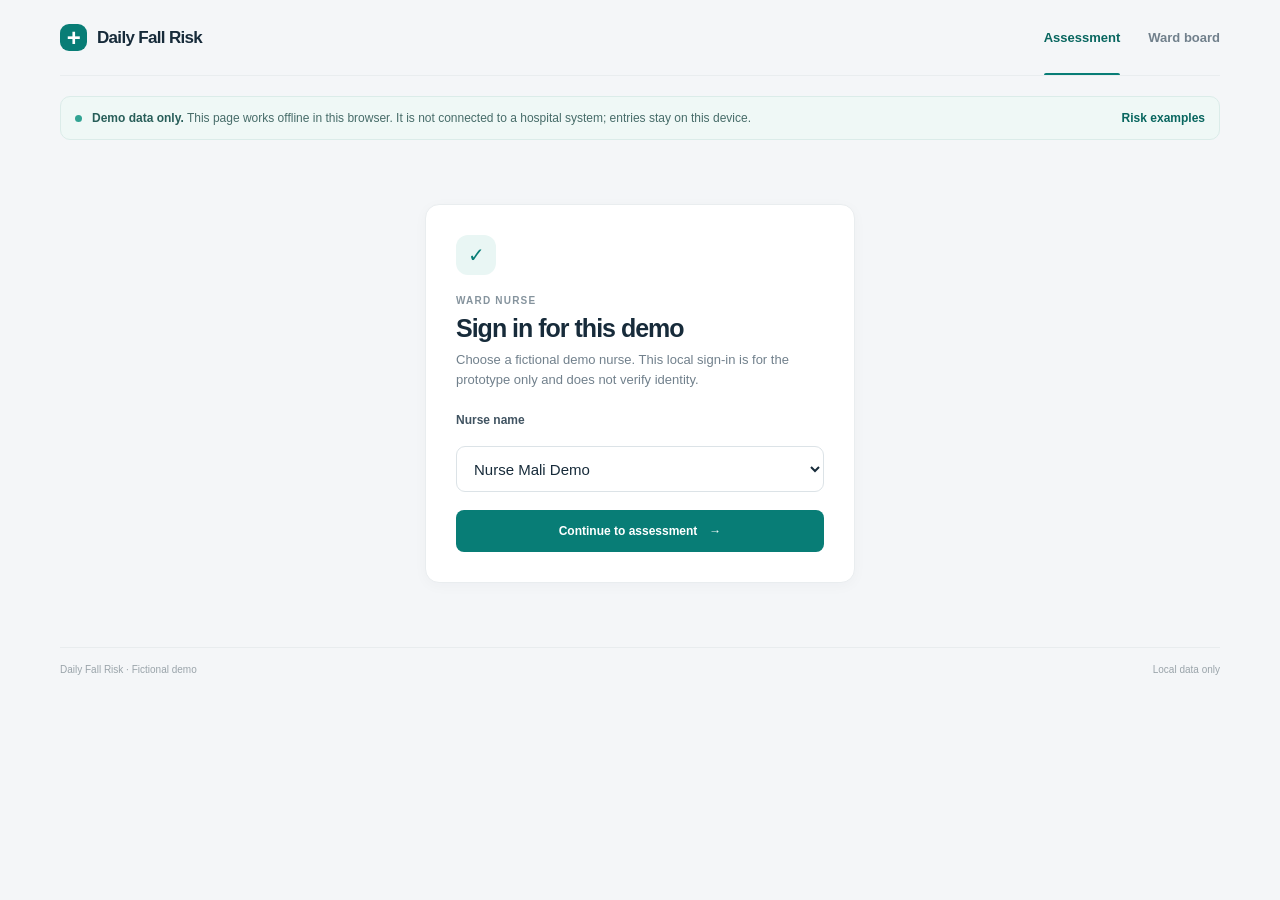
==== index.html @ 388e8d30 "nurse app built" ====
<!doctype html>
<html lang="en">
<head>
  <meta charset="utf-8">
  <meta name="viewport" content="width=device-width, initial-scale=1">
  <meta name="theme-color" content="#f4f6f8">
  <title>Daily Fall-Risk Assessment</title>
  <link rel="stylesheet" href="styles.css">
  <script src="calc.js" defer></script>
  <script src="app.js" defer></script>
</head>
<body>
  <main class="page-shell">
    <header class="topbar">
      <a class="brand" href="index.html"><span class="brand-mark" aria-hidden="true">+</span><span>Daily Fall Risk</span></a>
      <nav class="top-links" aria-label="Main navigation">
        <a class="nav-link active" href="index.html" aria-current="page">Assessment</a>
        <a class="nav-link" href="board.html">Ward board</a>
      </nav>
    </header>

    <div class="demo-banner" role="note"><span class="demo-dot" aria-hidden="true"></span><span><strong>Demo data only.</strong> This page works offline in this browser. It is not connected to a hospital system; entries stay on this device.</span><a href="tests.html">Risk examples</a></div>

    <section id="login-panel" class="login-panel panel" hidden>
      <div class="login-icon" aria-hidden="true">✓</div>
      <p class="eyebrow">Ward nurse</p>
      <h1>Sign in for this demo</h1>
      <p class="lede">Choose a fictional demo nurse. This local sign-in is for the prototype only and does not verify identity.</p>
      <form id="login-form" class="login-form">
        <label class="field-label" for="nurse-name">Nurse name</label>
        <select id="nurse-name" required>
          <option value="Nurse Mali Demo">Nurse Mali Demo</option>
          <option value="Nurse Arun Sample">Nurse Arun Sample</option>
          <option value="Nurse Ploy Fiction">Nurse Ploy Fiction</option>
        </select>
        <button class="button button-primary button-wide" type="submit">Continue to assessment <span aria-hidden="true">→</span></button>
      </form>
    </section>

    <div id="assessment-view" hidden>
      <section class="page-heading assessment-heading">
        <div>
          <p class="eyebrow">Demo Ward · Daily round</p>
          <h1>Fall-risk assessment</h1>
          <p class="lede">Complete one patient's assessment at a time.</p>
        </div>
        <div class="signed-in"><span class="online-indicator" aria-hidden="true"></span><span id="signed-in-name"></span><button id="sign-out" class="text-button" type="button">Sign out</button></div>
      </section>

      <form id="assessment-form" novalidate>
        <section class="panel patient-panel">
          <div class="section-title-row"><div><p class="eyebrow">01 · Patient</p><h2>Confirm patient</h2></div><span class="step-count">One patient per form</span></div>
          <label class="field-label" for="patient-select">Choose from today's ward list</label>
          <select id="patient-select" required>
            <option value="">Select a patient</option>
          </select>
          <div id="patient-details" class="patient-details" hidden>
            <div class="patient-avatar" aria-hidden="true" id="patient-initials"></div>
            <div class="patient-main"><strong id="patient-full-name"></strong><span id="patient-bed"></span></div>
            <div class="patient-hn"><span>Hospital number</span><strong id="patient-hn"></strong></div>
            <div class="patient-ward"><span>Ward · Date</span><strong>Demo Ward · <span id="assessment-date"></span></strong></div>
          </div>
          <p id="patient-error" class="field-error" hidden>Select a patient before continuing.</p>
          <div id="history-wrap" class="history-wrap" hidden>
            <div class="history-title"><span>Today's saved assessments</span><span id="history-count"></span></div>
            <ul id="history-list" class="history-list"></ul>
          </div>
        </section>

        <section class="panel factor-panel">
          <div class="section-title-row"><div><p class="eyebrow">02 · Risk factors</p><h2>Tick all that apply</h2></div><span class="optional-tag">Select all that apply</span></div>
          <fieldset class="factor-list">
            <legend class="visually-hidden">Fall-risk factors</legend>
            <label class="check-row"><input type="checkbox" name="risk" value="R1"><span class="check-box" aria-hidden="true"></span><span class="factor-code">R1</span><span class="factor-text">Over 65 and has fallen before</span></label>
            <label class="check-row"><input type="checkbox" name="risk" value="R2"><span class="check-box" aria-hidden="true"></span><span class="factor-code">R2</span><span class="factor-text">Confused, or awareness has changed</span></label>
            <label class="check-row"><input type="checkbox" name="risk" value="R3"><span class="check-box" aria-hidden="true"></span><span class="factor-code">R3</span><span class="factor-text">Problem with balance or walking</span></label>
            <label class="check-row"><input type="checkbox" name="risk" value="R4"><span class="check-box" aria-hidden="true"></span><span class="factor-code">R4</span><span class="factor-text">Poor eyesight</span></label>
            <label class="check-row"><input type="checkbox" name="risk" value="R5"><span class="check-box" aria-hidden="true"></span><span class="factor-code">R5</span><span class="factor-text">Medicines that raise fall risk</span></label>
            <label class="check-row"><input type="checkbox" name="risk" value="R6"><span class="check-box" aria-hidden="true"></span><span class="factor-code">R6</span><span class="factor-text">Urgent or frequent toilet needs</span></label>
            <label class="check-row"><input type="checkbox" name="risk" value="R7"><span class="check-box" aria-hidden="true"></span><span class="factor-code">R7</span><span class="factor-text">Lines or devices attached</span></label>
          </fieldset>
          <div class="risk-preview" aria-live="polite">
            <span class="preview-label">Calculated risk level</span>
            <span id="risk-badge" class="risk-badge none"><span class="risk-dot"></span><span id="risk-label">None</span></span>
            <span class="preview-rule">Highest applicable factor determines the level</span>
          </div>
        </section>

        <section class="panel care-panel">
          <div class="section-title-row"><div><p class="eyebrow">03 · Care steps</p><h2>What has been done?</h2></div></div>
          <p class="placeholder-warning"><span aria-hidden="true">ⓘ</span> Example, to be confirmed by the nurses</p>
          <fieldset class="care-list">
            <legend class="visually-hidden">Care steps completed</legend>
            <div id="care-options"></div>
          </fieldset>
        </section>

        <div class="submit-row">
          <p class="save-note"><span class="save-icon" aria-hidden="true">✓</span> Saved on this device · works offline</p>
          <button class="button button-primary submit-button" type="submit">Save assessment <span aria-hidden="true">→</span></button>
        </div>
        <p id="form-message" class="form-message" aria-live="polite"></p>
      </form>
    </div>

    <footer class="site-footer"><span>Daily Fall Risk · Fictional demo</span><span>Local data only</span></footer>
  </main>
</body>
</html>
---- styles.css ----
:root {
  color-scheme: light;
  --ink: #172b3a;
  --muted: #71808c;
  --line: #e5e9ec;
  --canvas: #f4f6f8;
  --card: #fff;
  --teal: #087d76;
  --teal-dark: #08665f;
  --teal-light: #e9f6f4;
  --red: #c6494e;
  --red-light: #fff0f0;
  --amber: #ad6c08;
  --amber-light: #fff7e8;
  --blue: #4e6e99;
  --blue-light: #edf3fa;
  font-family: 'Segoe UI', Arial, sans-serif;
  font-synthesis: none;
  text-rendering: optimizeLegibility;
}

* { box-sizing: border-box; }

body {
  margin: 0;
  min-height: 100vh;
  background: var(--canvas);
  color: var(--ink);
  font-size: 15px;
  line-height: 1.5;
}

button, select { font: inherit; }
button, a, select, input { -webkit-tap-highlight-color: transparent; }
button:focus-visible, a:focus-visible, select:focus-visible, input:focus-visible { outline: 3px solid #8fcac3; outline-offset: 2px; }
[hidden] { display: none !important; }

.page-shell { width: min(100% - 56px, 1160px); margin: 0 auto; }
.narrow-shell { width: min(100% - 40px, 820px); }
.topbar { height: 76px; display: flex; align-items: center; justify-content: space-between; border-bottom: 1px solid #e9edef; }
.brand { display: inline-flex; gap: 10px; align-items: center; color: var(--ink); font: 800 17px/1 'Segoe UI', Arial, sans-serif; letter-spacing: -.04em; text-decoration: none; }
.brand-mark { width: 27px; height: 27px; display: grid; place-items: center; border-radius: 9px; color: #fff; background: var(--teal); font: 600 24px/1 'DM Sans', sans-serif; }
.top-links { height: 100%; display: flex; gap: 28px; align-items: center; }
.nav-link { height: 100%; display: flex; align-items: center; position: relative; color: var(--muted); text-decoration: none; font-size: 13px; font-weight: 600; }
.nav-link.active { color: var(--teal-dark); }
.nav-link.active::after { content: ''; position: absolute; bottom: 0; left: 0; right: 0; height: 2px; background: var(--teal); border-radius: 2px 2px 0 0; }
.text-link { color: var(--teal-dark); font-size: 13px; font-weight: 700; text-decoration: none; }

.demo-banner { margin: 20px 0 0; min-height: 44px; display: flex; gap: 10px; align-items: center; padding: 10px 14px; border: 1px solid #dbece9; border-radius: 10px; background: #eff8f6; color: #476c69; font-size: 12px; }
.demo-banner strong { color: #285e59; }
.demo-banner a { margin-left: auto; flex: 0 0 auto; color: var(--teal-dark); font-weight: 700; text-decoration: none; }
.demo-dot { width: 7px; height: 7px; flex: 0 0 auto; border-radius: 99px; background: #31a393; }
.page-heading { margin: 36px 0 24px; }
.page-heading h1 { margin: 2px 0 5px; color: #152a39; font: 800 clamp(26px, 4vw, 34px)/1.2 'Segoe UI', Arial, sans-serif; letter-spacing: -.045em; }
.eyebrow { margin: 0 0 5px; color: #85939d; font-size: 10px; font-weight: 700; letter-spacing: .12em; text-transform: uppercase; }
.lede { margin: 0; color: var(--muted); font-size: 14px; }
.panel { background: var(--card); border: 1px solid #e9edef; border-radius: 14px; box-shadow: 0 3px 14px rgb(23 43 58 / 3%); }
.section-title-row { display: flex; justify-content: space-between; align-items: center; gap: 12px; margin-bottom: 18px; }
.section-title-row h2, .board-panel-heading h2, .history-section-heading h2 { margin: 0; font: 700 18px/1.3 'Segoe UI', Arial, sans-serif; letter-spacing: -.025em; }
.step-count, .optional-tag { color: #82909a; font-size: 11px; font-weight: 600; }
.field-label { display: block; margin: 0 0 7px; color: #405361; font-size: 12px; font-weight: 700; }
select { width: 100%; min-height: 46px; padding: 0 42px 0 13px; border: 1px solid #dce3e7; border-radius: 9px; background-color: #fff; color: var(--ink); }
select:focus { border-color: #7cbdb6; }
.patient-panel, .factor-panel, .care-panel { padding: 23px 26px; margin-bottom: 14px; }
.patient-details { display: grid; grid-template-columns: 44px 1.4fr 1fr 1fr; align-items: center; gap: 13px; margin-top: 15px; padding: 14px; border: 1px solid #e8edee; border-radius: 10px; background: #fbfcfc; }
.patient-avatar, .recent-avatar { width: 42px; height: 42px; display: grid; place-items: center; border-radius: 50%; background: #eaf3f2; color: #427975; font-weight: 700; font-size: 13px; }
.patient-main, .patient-hn, .patient-ward { display: flex; min-width: 0; flex-direction: column; }
.patient-main strong { font-size: 13px; }
.patient-main span, .patient-hn span, .patient-ward span { color: #82909a; font-size: 11px; }
.patient-hn strong, .patient-ward strong { margin-top: 2px; overflow-wrap: anywhere; font-size: 12px; font-weight: 600; }
.field-error { margin: 8px 0 0; color: #b7353b; font-size: 12px; }
.history-wrap { margin-top: 15px; padding-top: 12px; border-top: 1px solid #edf0f1; }
.history-title { display: flex; justify-content: space-between; color: #566874; font-size: 11px; font-weight: 700; }
.history-title span:last-child { color: #83909a; font-weight: 500; }
.history-list { margin: 5px 0 0; padding: 0; list-style: none; }
.history-list li { min-height: 31px; display: flex; justify-content: space-between; align-items: center; gap: 10px; color: #687983; font-size: 11px; }
.history-empty { padding: 5px 0; color: #8a969e; font-size: 11px; }

.factor-list, .care-list { margin: 0; padding: 0; border: 0; }
.check-row { min-height: 47px; display: flex; align-items: center; gap: 11px; border-bottom: 1px solid #f0f2f3; cursor: pointer; }
.check-row:last-child { border-bottom: 0; }
.check-row input, .care-row input { position: absolute; width: 1px; height: 1px; opacity: 0; }
.check-box { width: 18px; height: 18px; flex: 0 0 auto; display: grid; place-items: center; border: 1.5px solid #cad4d9; border-radius: 5px; background: #fff; transition: .15s ease; }
.check-row input:focus-visible + .check-box, .care-row input:focus-visible + .check-box { outline: 3px solid #8fcac3; outline-offset: 2px; }
.check-row input:checked + .check-box, .care-row input:checked + .check-box { border-color: var(--teal); background: var(--teal); }
.check-row input:checked + .check-box::after, .care-row input:checked + .check-box::after { content: ''; width: 8px; height: 4px; margin-top: -2px; border-left: 2px solid #fff; border-bottom: 2px solid #fff; transform: rotate(-45deg); }
.factor-code { width: 27px; color: var(--teal-dark); font-size: 11px; font-weight: 700; }
.factor-text { color: #304653; font-size: 13px; }
.risk-preview { display: flex; min-height: 56px; align-items: center; gap: 12px; margin-top: 16px; padding: 11px 13px; border: 1px solid #edf0f1; border-radius: 9px; background: #fafbfb; }
.preview-label { color: #52636e; font-size: 12px; font-weight: 700; }
.preview-rule { margin-left: auto; color: #95a0a7; font-size: 10px; }
.risk-badge { width: max-content; display: inline-flex; align-items: center; gap: 6px; padding: 4px 9px; border-radius: 99px; font-size: 11px; font-weight: 700; white-space: nowrap; }
.risk-dot { width: 6px; height: 6px; border-radius: 50%; background: currentColor; }
.risk-badge.high { background: var(--red-light); color: var(--red); }
.risk-badge.moderate { background: var(--amber-light); color: var(--amber); }
.risk-badge.low { background: var(--blue-light); color: var(--blue); }
.risk-badge.none { background: #eff2f3; color: #65737c; }
.risk-badge.pending { background: #f3f5f6; color: #798791; font-weight: 600; }
.placeholder-warning { display: flex; align-items: center; gap: 7px; margin: -5px 0 10px; color: #95651e; font-size: 11px; font-weight: 600; }
.care-row { min-height: 40px; display: flex; align-items: center; gap: 10px; color: #3d515e; font-size: 12px; cursor: pointer; }
.submit-row { display: flex; justify-content: space-between; align-items: center; gap: 16px; margin: 18px 0 4px; }
.save-note { display: flex; align-items: center; gap: 7px; margin: 0; color: #7d8a93; font-size: 11px; }
.save-icon { width: 16px; height: 16px; display: grid; place-items: center; border-radius: 50%; background: #e6f4ef; color: #27846e; font-size: 10px; font-weight: 700; }
.button { min-height: 42px; display: inline-flex; justify-content: center; align-items: center; gap: 12px; padding: 0 17px; border: 1px solid transparent; border-radius: 8px; cursor: pointer; font-size: 12px; font-weight: 700; text-decoration: none; transition: background .15s ease, transform .15s ease; }
.button:active { transform: translateY(1px); }
.button-primary { background: var(--teal); color: white; }
.button-primary:hover { background: var(--teal-dark); }
.button-secondary { border-color: #dce5e6; background: #fff; color: var(--teal-dark); }
.button-secondary:hover { background: #f5faf9; }
.submit-button { min-width: 176px; min-height: 48px; }
.form-message { min-height: 20px; margin: 9px 0 0; font-size: 12px; }
.message-success { color: #188169; }
.message-error { color: #b7353b; }
.site-footer { display: flex; justify-content: space-between; margin: 40px 0 22px; padding-top: 14px; border-top: 1px solid #e8ecee; color: #9aa4aa; font-size: 10px; }
.signed-in { display: flex; align-items: center; gap: 8px; color: #596c76; font-size: 11px; font-weight: 600; }
.online-indicator { width: 7px; height: 7px; border-radius: 50%; background: #38a078; }
.text-button { border: 0; margin-left: 5px; padding: 5px; background: none; color: var(--teal-dark); font-size: 11px; font-weight: 700; cursor: pointer; }

.login-panel { width: min(100%, 430px); margin: 64px auto; padding: 30px; }
.login-icon { width: 40px; height: 40px; display: grid; place-items: center; margin-bottom: 18px; border-radius: 12px; background: var(--teal-light); color: var(--teal); font-size: 20px; font-weight: 700; }
.login-panel h1 { margin: 0 0 7px; font: 800 25px/1.2 'Segoe UI', Arial, sans-serif; letter-spacing: -.04em; }
.login-panel .lede { margin-bottom: 22px; font-size: 13px; }
.login-form { display: grid; gap: 10px; }
.button-wide { width: 100%; margin-top: 8px; }

.board-heading { display: flex; justify-content: space-between; align-items: flex-end; margin-bottom: 24px; }
.board-date { display: flex; align-items: center; gap: 10px; padding: 9px 12px; border: 1px solid #e4e9eb; border-radius: 9px; background: #fff; }
.date-icon { color: var(--teal); font-size: 19px; }
.board-date strong, .board-date small { display: block; }
.board-date strong { font-size: 12px; }
.board-date small { color: #84919a; font-size: 10px; }
.summary-grid { display: grid; grid-template-columns: repeat(4, 1fr); gap: 13px; margin-bottom: 16px; }
.summary-card { min-height: 125px; display: flex; flex-direction: column; justify-content: center; padding: 16px 18px; border: 1px solid #e8edef; border-radius: 12px; background: #fff; }
.summary-caption { color: #7b8992; font-size: 11px; font-weight: 600; }
.summary-card > strong { margin: 3px 0 1px; color: #1b3443; font: 700 28px/1.2 'Segoe UI', Arial, sans-serif; letter-spacing: -.04em; }
.summary-foot { color: #93a0a7; font-size: 10px; }
.summary-high > strong { color: var(--red); }
.updated-value { font-size: 20px !important; }
.board-panel { overflow: hidden; }
.board-panel-heading, .history-section-heading { display: flex; justify-content: space-between; align-items: center; gap: 20px; padding: 20px 22px; }
.board-panel-heading p { margin: 3px 0 0; color: #87939b; font-size: 11px; }
.board-panel-heading .button { flex: 0 0 auto; }
.table-wrap { overflow-x: auto; }
.data-table { width: 100%; border-collapse: collapse; text-align: left; }
.data-table thead { background: #f8f9fa; }
.data-table th { padding: 10px 14px; color: #849099; font-size: 9px; font-weight: 700; letter-spacing: .06em; text-transform: uppercase; white-space: nowrap; }
.data-table td { padding: 12px 14px; border-top: 1px solid #edf0f1; color: #50626e; font-size: 11px; white-space: nowrap; }
.board-table tbody tr:hover { background: #fcfdfd; }
.board-table .bed-cell { color: #315c61; font-weight: 700; }
.patient-cell strong, .patient-cell span { display: block; }
.patient-cell strong { color: #263d4b; font-size: 11px; }
.patient-cell span { margin-top: 1px; color: #8a969d; font-size: 9px; }
.hn-cell { color: #76858e !important; font-variant-numeric: tabular-nums; }
.time-cell { font-variant-numeric: tabular-nums; }
.nurse-cell { max-width: 170px; overflow: hidden; text-overflow: ellipsis; }
.board-legend { display: flex; flex-wrap: wrap; align-items: center; gap: 17px; padding: 13px 18px; border-top: 1px solid #edf0f1; color: #77858e; font-size: 10px; }
.board-legend > span { display: inline-flex; align-items: center; gap: 6px; }
.legend-dot { width: 7px; height: 7px; border-radius: 50%; }
.assessed-dot { background: #32a082; }
.pending-dot { background: #aeb8be; }
.legend-note { margin-left: auto; color: #929da4; }
.history-panel { margin-top: 16px; }
.history-section-heading { padding-bottom: 12px; }
.history-subtitle { color: #929da4; font-size: 10px; }
.recent-history { display: grid; grid-template-columns: repeat(2, 1fr); gap: 0 20px; padding: 0 22px 15px; }
.recent-entry { min-width: 0; display: flex; align-items: center; gap: 10px; padding: 11px 0; border-top: 1px solid #f0f2f3; }
.recent-avatar { width: 34px; height: 34px; flex: 0 0 auto; font-size: 10px; }
.recent-details { min-width: 0; display: flex; flex: 1; flex-direction: column; }
.recent-details strong { overflow: hidden; color: #304652; font-size: 11px; text-overflow: ellipsis; white-space: nowrap; }
.recent-details span { overflow: hidden; color: #89959d; font-size: 9px; text-overflow: ellipsis; white-space: nowrap; }
.recent-entry .risk-badge { font-size: 9px; }
.test-table th, .test-table td { padding: 14px 16px; font-size: 12px; text-transform: none; letter-spacing: 0; }
.test-table thead th { text-transform: uppercase; letter-spacing: .06em; font-size: 9px; }
.test-table tbody th { color: #304652; font-weight: 600; text-align: left; }
.test-summary { margin: 14px 16px 16px; font-size: 12px; font-weight: 700; }
.summary-pass, .test-pass { color: #167d66; }
.summary-fail, .test-fail { color: #b7353b; }
.demo-note { margin-top: 14px; color: #86939b; font-size: 11px; }
.test-page .panel { overflow: hidden; }
.visually-hidden { position: absolute; width: 1px; height: 1px; overflow: hidden; clip: rect(0, 0, 0, 0); white-space: nowrap; clip-path: inset(50%); }

@media (max-width: 780px) {
  .page-shell { width: min(100% - 32px, 620px); }
  .topbar { height: 64px; }
  .top-links { gap: 18px; }
  .demo-banner { align-items: flex-start; flex-wrap: wrap; gap: 7px 9px; padding: 10px 11px; font-size: 11px; }
  .demo-banner a { margin-left: 16px; }
  .page-heading { margin-top: 27px; }
  .assessment-heading { display: block; }
  .signed-in { margin-top: 13px; }
  .patient-panel, .factor-panel, .care-panel { padding: 18px 16px; }
  .patient-details { grid-template-columns: 40px 1fr 1fr; gap: 10px; padding: 12px; }
  .patient-avatar { width: 38px; height: 38px; grid-row: span 2; }
  .patient-main { grid-column: 2 / 4; }
  .patient-hn { grid-column: 2; }
  .patient-ward { grid-column: 3; }
  .risk-preview { flex-wrap: wrap; gap: 8px; }
  .preview-rule { width: 100%; margin-left: 0; }
  .summary-grid { grid-template-columns: repeat(2, 1fr); gap: 9px; }
  .summary-card { min-height: 100px; padding: 12px 14px; }
  .summary-card > strong { font-size: 24px; }
  .board-heading { align-items: flex-start; gap: 14px; }
  .board-date { margin-top: 4px; }
  .board-panel-heading { align-items: flex-start; padding: 17px 15px; }
  .board-panel-heading h2 { font-size: 16px; }
  .board-panel-heading .button { min-height: 37px; padding: 0 10px; font-size: 10px; }
  .board-table { min-width: 780px; }
  .board-legend { gap: 10px 14px; padding: 12px 14px; }
  .legend-note { width: 100%; margin-left: 0; }
  .recent-history { grid-template-columns: 1fr; padding: 0 16px 12px; }
}

@media (max-width: 480px) {
  body { font-size: 14px; }
  .page-shell { width: min(100% - 24px, 440px); }
  .brand { gap: 7px; font-size: 14px; }
  .brand-mark { width: 24px; height: 24px; border-radius: 7px; }
  .top-links { gap: 12px; }
  .nav-link { font-size: 11px; }
  .demo-banner { margin-top: 13px; font-size: 10px; }
  .demo-banner a { font-size: 10px; }
  .page-heading h1 { font-size: 26px; }
  .lede { font-size: 12px; }
  .section-title-row h2 { font-size: 16px; }
  .step-count, .optional-tag { font-size: 9px; }
  .check-row { min-height: 48px; gap: 9px; }
  .factor-text { font-size: 12px; }
  .submit-row { align-items: stretch; flex-direction: column; gap: 10px; }
  .save-note { order: 2; }
  .submit-button { width: 100%; order: 1; }
  .site-footer { margin-top: 28px; font-size: 9px; }
  .board-heading { flex-direction: column; }
  .board-date { align-self: flex-start; }
  .summary-card { min-height: 91px; }
  .board-panel-heading { gap: 8px; }
  .history-section-heading { align-items: flex-start; padding: 17px 15px 12px; }
  .history-subtitle { max-width: 110px; text-align: right; }
  .login-panel { margin: 38px auto; padding: 22px; }
}
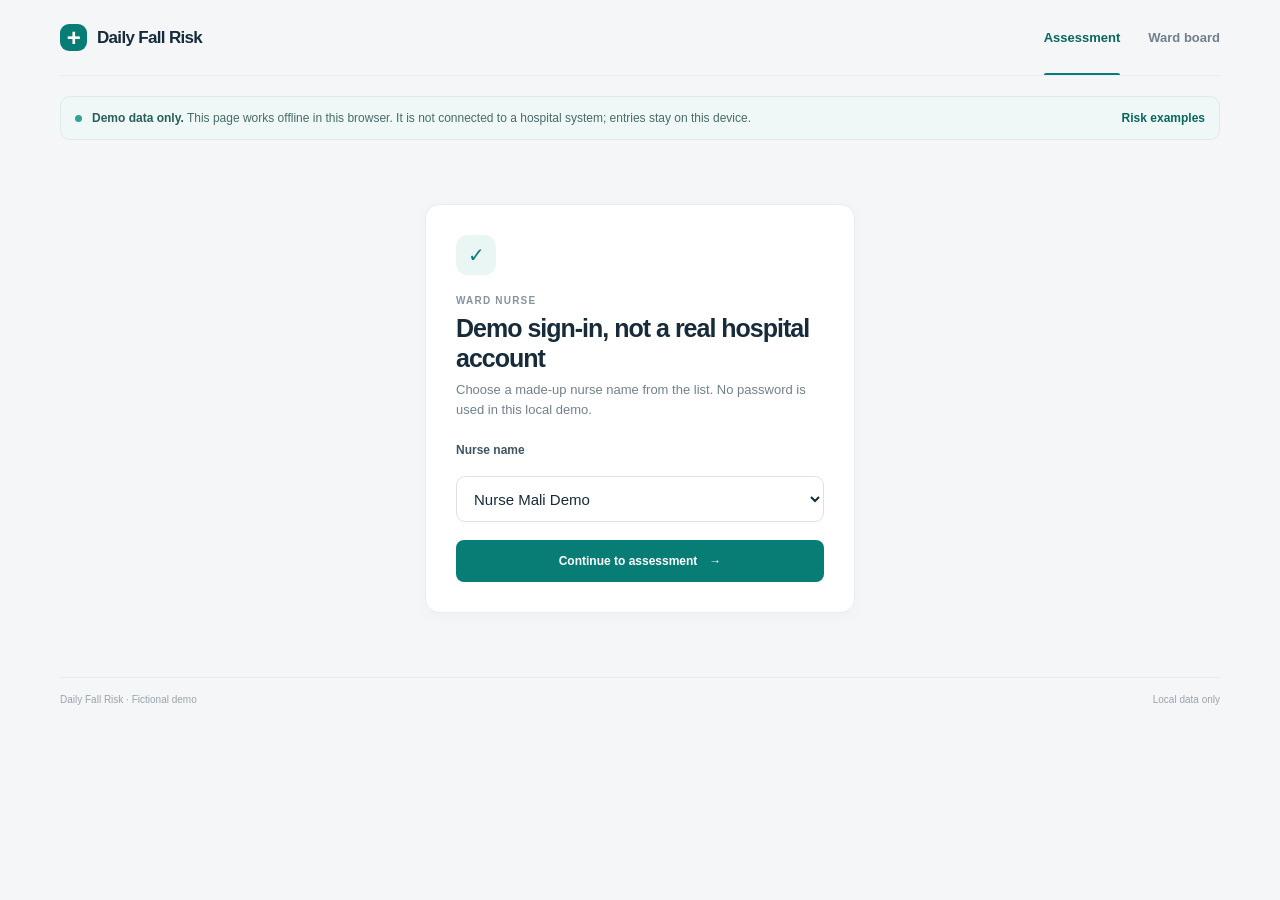
==== commit 383e8f33: "demo sign-in" ====
--- a/index.html
+++ b/index.html
@@ -24,8 +24,8 @@
     <section id="login-panel" class="login-panel panel" hidden>
       <div class="login-icon" aria-hidden="true">✓</div>
       <p class="eyebrow">Ward nurse</p>
-      <h1>Sign in for this demo</h1>
-      <p class="lede">Choose a fictional demo nurse. This local sign-in is for the prototype only and does not verify identity.</p>
+      <h1>Demo sign-in, not a real hospital account</h1>
+      <p class="lede">Choose a made-up nurse name from the list. No password is used in this local demo.</p>
       <form id="login-form" class="login-form">
         <label class="field-label" for="nurse-name">Nurse name</label>
         <select id="nurse-name" required>
@@ -59,6 +59,11 @@
             <div class="patient-main"><strong id="patient-full-name"></strong><span id="patient-bed"></span></div>
             <div class="patient-hn"><span>Hospital number</span><strong id="patient-hn"></strong></div>
             <div class="patient-ward"><span>Ward · Date</span><strong>Demo Ward · <span id="assessment-date"></span></strong></div>
+          </div>
+          <div class="nurse-attribution">
+            <label for="form-nurse-name">Nurse's name</label>
+            <input id="form-nurse-name" type="text" readonly aria-readonly="true">
+            <span>Filled from demo sign-in</span>
           </div>
           <p id="patient-error" class="field-error" hidden>Select a patient before continuing.</p>
           <div id="history-wrap" class="history-wrap" hidden>
--- a/styles.css
+++ b/styles.css
@@ -69,6 +69,10 @@
 .patient-main span, .patient-hn span, .patient-ward span { color: #82909a; font-size: 11px; }
 .patient-hn strong, .patient-ward strong { margin-top: 2px; overflow-wrap: anywhere; font-size: 12px; font-weight: 600; }
 .field-error { margin: 8px 0 0; color: #b7353b; font-size: 12px; }
+.nurse-attribution { display: grid; grid-template-columns: auto minmax(160px, 240px) 1fr; align-items: center; gap: 10px; margin-top: 13px; padding-top: 12px; border-top: 1px solid #edf0f1; }
+.nurse-attribution label { color: #405361; font-size: 11px; font-weight: 700; }
+.nurse-attribution input { height: 35px; padding: 0 10px; border: 1px solid #e1e7e9; border-radius: 7px; background: #f8fafb; color: #263d4b; font-size: 11px; }
+.nurse-attribution > span { color: #687985; font-size: 10px; }
 .history-wrap { margin-top: 15px; padding-top: 12px; border-top: 1px solid #edf0f1; }
 .history-title { display: flex; justify-content: space-between; color: #566874; font-size: 11px; font-weight: 700; }
 .history-title span:last-child { color: #83909a; font-weight: 500; }
@@ -136,6 +140,16 @@
 .summary-foot { color: #93a0a7; font-size: 10px; }
 .summary-high > strong { color: var(--red); }
 .updated-value { font-size: 20px !important; }
+.add-patient-panel { margin-bottom: 16px; padding: 19px 22px; }
+.add-patient-heading h2 { margin: 0; font: 700 17px/1.3 'Segoe UI', Arial, sans-serif; }
+.add-patient-heading p:last-child { margin: 4px 0 14px; color: #687985; font-size: 11px; }
+.add-patient-form { display: grid; grid-template-columns: 1.25fr 1fr .7fr auto; align-items: end; gap: 11px; }
+.add-patient-form label { min-width: 0; display: grid; gap: 5px; color: #405361; font-size: 10px; font-weight: 700; }
+.add-patient-form input, .add-patient-form select { width: 100%; min-width: 0; height: 41px; padding: 0 10px; border: 1px solid #dce3e7; border-radius: 8px; background: #fff; color: var(--ink); font-size: 11px; }
+.add-patient-form input::placeholder { color: #697983; }
+.add-patient-button { height: 41px; min-height: 41px; padding: 0 12px; white-space: nowrap; font-size: 10px; }
+.add-patient-button:disabled { cursor: not-allowed; opacity: .55; }
+.add-patient-panel .form-message { margin-bottom: 0; }
 .board-panel { overflow: hidden; }
 .board-panel-heading, .history-section-heading { display: flex; justify-content: space-between; align-items: center; gap: 20px; padding: 20px 22px; }
 .board-panel-heading p { margin: 3px 0 0; color: #87939b; font-size: 11px; }
@@ -204,6 +218,11 @@
   .board-panel-heading { align-items: flex-start; padding: 17px 15px; }
   .board-panel-heading h2 { font-size: 16px; }
   .board-panel-heading .button { min-height: 37px; padding: 0 10px; font-size: 10px; }
+  .add-patient-form { grid-template-columns: 1fr 1fr; }
+  .add-patient-form label:first-child { grid-column: 1 / 2; }
+  .add-patient-form label:nth-child(2) { grid-column: 2 / 3; }
+  .add-patient-form label:nth-child(3) { grid-column: 1 / 2; }
+  .add-patient-button { grid-column: 2 / 3; }
   .board-table { min-width: 780px; }
   .board-legend { gap: 10px 14px; padding: 12px 14px; }
   .legend-note { width: 100%; margin-left: 0; }
@@ -233,6 +252,9 @@
   .board-date { align-self: flex-start; }
   .summary-card { min-height: 91px; }
   .board-panel-heading { gap: 8px; }
+  .add-patient-panel { padding: 17px 15px; }
+  .add-patient-form { grid-template-columns: 1fr; }
+  .add-patient-form label:first-child, .add-patient-form label:nth-child(2), .add-patient-form label:nth-child(3), .add-patient-button { grid-column: 1; }
   .history-section-heading { align-items: flex-start; padding: 17px 15px 12px; }
   .history-subtitle { max-width: 110px; text-align: right; }
   .login-panel { margin: 38px auto; padding: 22px; }
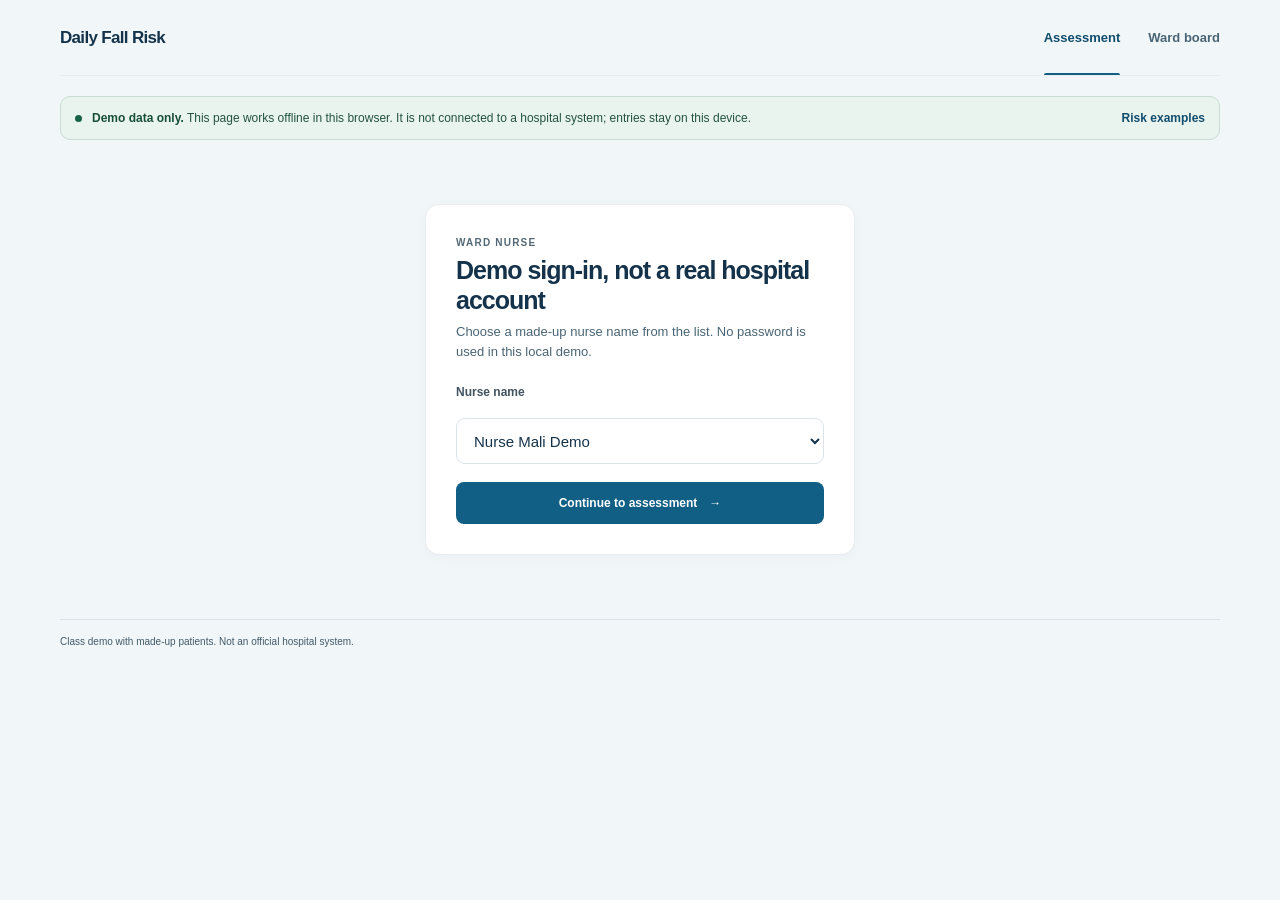
==== commit 89b55f6d: "theme" ====
--- a/index.html
+++ b/index.html
@@ -3,7 +3,7 @@
 <head>
   <meta charset="utf-8">
   <meta name="viewport" content="width=device-width, initial-scale=1">
-  <meta name="theme-color" content="#f4f6f8">
+  <meta name="theme-color" content="#f1f6f9">
   <title>Daily Fall-Risk Assessment</title>
   <link rel="stylesheet" href="styles.css">
   <script src="calc.js" defer></script>
@@ -12,7 +12,7 @@
 <body>
   <main class="page-shell">
     <header class="topbar">
-      <a class="brand" href="index.html"><span class="brand-mark" aria-hidden="true">+</span><span>Daily Fall Risk</span></a>
+      <a class="brand" href="index.html">Daily Fall Risk</a>
       <nav class="top-links" aria-label="Main navigation">
         <a class="nav-link active" href="index.html" aria-current="page">Assessment</a>
         <a class="nav-link" href="board.html">Ward board</a>
@@ -22,7 +22,6 @@
     <div class="demo-banner" role="note"><span class="demo-dot" aria-hidden="true"></span><span><strong>Demo data only.</strong> This page works offline in this browser. It is not connected to a hospital system; entries stay on this device.</span><a href="tests.html">Risk examples</a></div>
 
     <section id="login-panel" class="login-panel panel" hidden>
-      <div class="login-icon" aria-hidden="true">✓</div>
       <p class="eyebrow">Ward nurse</p>
       <h1>Demo sign-in, not a real hospital account</h1>
       <p class="lede">Choose a made-up nurse name from the list. No password is used in this local demo.</p>
@@ -108,7 +107,7 @@
       </form>
     </div>
 
-    <footer class="site-footer"><span>Daily Fall Risk · Fictional demo</span><span>Local data only</span></footer>
+    <footer class="site-footer"><span>Class demo with made-up patients. Not an official hospital system.</span></footer>
   </main>
 </body>
 </html>
--- a/styles.css
+++ b/styles.css
@@ -1,19 +1,21 @@
 :root {
   color-scheme: light;
-  --ink: #172b3a;
-  --muted: #71808c;
-  --line: #e5e9ec;
-  --canvas: #f4f6f8;
+  --ink: #14334b;
+  --muted: #496575;
+  --line: #d8e4ea;
+  --canvas: #f1f6f9;
   --card: #fff;
-  --teal: #087d76;
-  --teal-dark: #08665f;
-  --teal-light: #e9f6f4;
-  --red: #c6494e;
-  --red-light: #fff0f0;
-  --amber: #ad6c08;
-  --amber-light: #fff7e8;
-  --blue: #4e6e99;
-  --blue-light: #edf3fa;
+  --teal: #125f86;
+  --teal-dark: #104d6d;
+  --teal-light: #e8f2f7;
+  --green: #176345;
+  --green-light: #eaf4ef;
+  --red: #982c36;
+  --red-light: #fcebed;
+  --amber: #744b00;
+  --amber-light: #fff2d8;
+  --purple: #5c3d7a;
+  --purple-light: #f1ecf7;
   font-family: 'Segoe UI', Arial, sans-serif;
   font-synthesis: none;
   text-rendering: optimizeLegibility;
@@ -32,79 +34,78 @@
 
 button, select { font: inherit; }
 button, a, select, input { -webkit-tap-highlight-color: transparent; }
-button:focus-visible, a:focus-visible, select:focus-visible, input:focus-visible { outline: 3px solid #8fcac3; outline-offset: 2px; }
+button:focus-visible, a:focus-visible, select:focus-visible, input:focus-visible { outline: 3px solid #4d9d83; outline-offset: 2px; }
 [hidden] { display: none !important; }
 
 .page-shell { width: min(100% - 56px, 1160px); margin: 0 auto; }
 .narrow-shell { width: min(100% - 40px, 820px); }
 .topbar { height: 76px; display: flex; align-items: center; justify-content: space-between; border-bottom: 1px solid #e9edef; }
 .brand { display: inline-flex; gap: 10px; align-items: center; color: var(--ink); font: 800 17px/1 'Segoe UI', Arial, sans-serif; letter-spacing: -.04em; text-decoration: none; }
-.brand-mark { width: 27px; height: 27px; display: grid; place-items: center; border-radius: 9px; color: #fff; background: var(--teal); font: 600 24px/1 'DM Sans', sans-serif; }
 .top-links { height: 100%; display: flex; gap: 28px; align-items: center; }
 .nav-link { height: 100%; display: flex; align-items: center; position: relative; color: var(--muted); text-decoration: none; font-size: 13px; font-weight: 600; }
 .nav-link.active { color: var(--teal-dark); }
 .nav-link.active::after { content: ''; position: absolute; bottom: 0; left: 0; right: 0; height: 2px; background: var(--teal); border-radius: 2px 2px 0 0; }
 .text-link { color: var(--teal-dark); font-size: 13px; font-weight: 700; text-decoration: none; }
 
-.demo-banner { margin: 20px 0 0; min-height: 44px; display: flex; gap: 10px; align-items: center; padding: 10px 14px; border: 1px solid #dbece9; border-radius: 10px; background: #eff8f6; color: #476c69; font-size: 12px; }
-.demo-banner strong { color: #285e59; }
+.demo-banner { margin: 20px 0 0; min-height: 44px; display: flex; gap: 10px; align-items: center; padding: 10px 14px; border: 1px solid #c9ddd1; border-radius: 10px; background: #eaf4ef; color: #23533f; font-size: 12px; }
+.demo-banner strong { color: #174f37; }
 .demo-banner a { margin-left: auto; flex: 0 0 auto; color: var(--teal-dark); font-weight: 700; text-decoration: none; }
-.demo-dot { width: 7px; height: 7px; flex: 0 0 auto; border-radius: 99px; background: #31a393; }
+.demo-dot { width: 7px; height: 7px; flex: 0 0 auto; border-radius: 99px; background: var(--green); }
 .page-heading { margin: 36px 0 24px; }
-.page-heading h1 { margin: 2px 0 5px; color: #152a39; font: 800 clamp(26px, 4vw, 34px)/1.2 'Segoe UI', Arial, sans-serif; letter-spacing: -.045em; }
-.eyebrow { margin: 0 0 5px; color: #85939d; font-size: 10px; font-weight: 700; letter-spacing: .12em; text-transform: uppercase; }
+.page-heading h1 { margin: 2px 0 5px; color: #14334b; font: 800 clamp(26px, 4vw, 34px)/1.2 'Segoe UI', Arial, sans-serif; letter-spacing: -.045em; }
+.eyebrow { margin: 0 0 5px; color: #526875; font-size: 10px; font-weight: 700; letter-spacing: .12em; text-transform: uppercase; }
 .lede { margin: 0; color: var(--muted); font-size: 14px; }
 .panel { background: var(--card); border: 1px solid #e9edef; border-radius: 14px; box-shadow: 0 3px 14px rgb(23 43 58 / 3%); }
 .section-title-row { display: flex; justify-content: space-between; align-items: center; gap: 12px; margin-bottom: 18px; }
 .section-title-row h2, .board-panel-heading h2, .history-section-heading h2 { margin: 0; font: 700 18px/1.3 'Segoe UI', Arial, sans-serif; letter-spacing: -.025em; }
-.step-count, .optional-tag { color: #82909a; font-size: 11px; font-weight: 600; }
+.step-count, .optional-tag { color: #526875; font-size: 11px; font-weight: 600; }
 .field-label { display: block; margin: 0 0 7px; color: #405361; font-size: 12px; font-weight: 700; }
 select { width: 100%; min-height: 46px; padding: 0 42px 0 13px; border: 1px solid #dce3e7; border-radius: 9px; background-color: #fff; color: var(--ink); }
 select:focus { border-color: #7cbdb6; }
 .patient-panel, .factor-panel, .care-panel { padding: 23px 26px; margin-bottom: 14px; }
 .patient-details { display: grid; grid-template-columns: 44px 1.4fr 1fr 1fr; align-items: center; gap: 13px; margin-top: 15px; padding: 14px; border: 1px solid #e8edee; border-radius: 10px; background: #fbfcfc; }
-.patient-avatar, .recent-avatar { width: 42px; height: 42px; display: grid; place-items: center; border-radius: 50%; background: #eaf3f2; color: #427975; font-weight: 700; font-size: 13px; }
+.patient-avatar, .recent-avatar { width: 42px; height: 42px; display: grid; place-items: center; border-radius: 50%; background: #eaf4ef; color: #285b4d; font-weight: 700; font-size: 13px; }
 .patient-main, .patient-hn, .patient-ward { display: flex; min-width: 0; flex-direction: column; }
 .patient-main strong { font-size: 13px; }
-.patient-main span, .patient-hn span, .patient-ward span { color: #82909a; font-size: 11px; }
+.patient-main span, .patient-hn span, .patient-ward span { color: #526875; font-size: 11px; }
 .patient-hn strong, .patient-ward strong { margin-top: 2px; overflow-wrap: anywhere; font-size: 12px; font-weight: 600; }
 .field-error { margin: 8px 0 0; color: #b7353b; font-size: 12px; }
 .nurse-attribution { display: grid; grid-template-columns: auto minmax(160px, 240px) 1fr; align-items: center; gap: 10px; margin-top: 13px; padding-top: 12px; border-top: 1px solid #edf0f1; }
 .nurse-attribution label { color: #405361; font-size: 11px; font-weight: 700; }
 .nurse-attribution input { height: 35px; padding: 0 10px; border: 1px solid #e1e7e9; border-radius: 7px; background: #f8fafb; color: #263d4b; font-size: 11px; }
-.nurse-attribution > span { color: #687985; font-size: 10px; }
+.nurse-attribution > span { color: #526674; font-size: 10px; }
 .history-wrap { margin-top: 15px; padding-top: 12px; border-top: 1px solid #edf0f1; }
 .history-title { display: flex; justify-content: space-between; color: #566874; font-size: 11px; font-weight: 700; }
-.history-title span:last-child { color: #83909a; font-weight: 500; }
+.history-title span:last-child { color: #526875; font-weight: 500; }
 .history-list { margin: 5px 0 0; padding: 0; list-style: none; }
-.history-list li { min-height: 31px; display: flex; justify-content: space-between; align-items: center; gap: 10px; color: #687983; font-size: 11px; }
-.history-empty { padding: 5px 0; color: #8a969e; font-size: 11px; }
+.history-list li { min-height: 31px; display: flex; justify-content: space-between; align-items: center; gap: 10px; color: #526674; font-size: 11px; }
+.history-empty { padding: 5px 0; color: #526674; font-size: 11px; }
 
 .factor-list, .care-list { margin: 0; padding: 0; border: 0; }
 .check-row { min-height: 47px; display: flex; align-items: center; gap: 11px; border-bottom: 1px solid #f0f2f3; cursor: pointer; }
 .check-row:last-child { border-bottom: 0; }
 .check-row input, .care-row input { position: absolute; width: 1px; height: 1px; opacity: 0; }
 .check-box { width: 18px; height: 18px; flex: 0 0 auto; display: grid; place-items: center; border: 1.5px solid #cad4d9; border-radius: 5px; background: #fff; transition: .15s ease; }
-.check-row input:focus-visible + .check-box, .care-row input:focus-visible + .check-box { outline: 3px solid #8fcac3; outline-offset: 2px; }
+.check-row input:focus-visible + .check-box, .care-row input:focus-visible + .check-box { outline: 3px solid #4d9d83; outline-offset: 2px; }
 .check-row input:checked + .check-box, .care-row input:checked + .check-box { border-color: var(--teal); background: var(--teal); }
 .check-row input:checked + .check-box::after, .care-row input:checked + .check-box::after { content: ''; width: 8px; height: 4px; margin-top: -2px; border-left: 2px solid #fff; border-bottom: 2px solid #fff; transform: rotate(-45deg); }
 .factor-code { width: 27px; color: var(--teal-dark); font-size: 11px; font-weight: 700; }
 .factor-text { color: #304653; font-size: 13px; }
 .risk-preview { display: flex; min-height: 56px; align-items: center; gap: 12px; margin-top: 16px; padding: 11px 13px; border: 1px solid #edf0f1; border-radius: 9px; background: #fafbfb; }
 .preview-label { color: #52636e; font-size: 12px; font-weight: 700; }
-.preview-rule { margin-left: auto; color: #95a0a7; font-size: 10px; }
+.preview-rule { margin-left: auto; color: #526674; font-size: 10px; }
 .risk-badge { width: max-content; display: inline-flex; align-items: center; gap: 6px; padding: 4px 9px; border-radius: 99px; font-size: 11px; font-weight: 700; white-space: nowrap; }
 .risk-dot { width: 6px; height: 6px; border-radius: 50%; background: currentColor; }
 .risk-badge.high { background: var(--red-light); color: var(--red); }
 .risk-badge.moderate { background: var(--amber-light); color: var(--amber); }
-.risk-badge.low { background: var(--blue-light); color: var(--blue); }
-.risk-badge.none { background: #eff2f3; color: #65737c; }
-.risk-badge.pending { background: #f3f5f6; color: #798791; font-weight: 600; }
-.placeholder-warning { display: flex; align-items: center; gap: 7px; margin: -5px 0 10px; color: #95651e; font-size: 11px; font-weight: 600; }
+.risk-badge.low { background: var(--purple-light); color: var(--purple); }
+.risk-badge.none { background: #edf2f4; color: #435762; }
+.risk-badge.pending { background: #edf2f4; color: #435762; font-weight: 600; }
+.placeholder-warning { display: flex; align-items: center; gap: 7px; margin: -5px 0 10px; color: #73500a; font-size: 11px; font-weight: 600; }
 .care-row { min-height: 40px; display: flex; align-items: center; gap: 10px; color: #3d515e; font-size: 12px; cursor: pointer; }
 .submit-row { display: flex; justify-content: space-between; align-items: center; gap: 16px; margin: 18px 0 4px; }
-.save-note { display: flex; align-items: center; gap: 7px; margin: 0; color: #7d8a93; font-size: 11px; }
-.save-icon { width: 16px; height: 16px; display: grid; place-items: center; border-radius: 50%; background: #e6f4ef; color: #27846e; font-size: 10px; font-weight: 700; }
+.save-note { display: flex; align-items: center; gap: 7px; margin: 0; color: #526875; font-size: 11px; }
+.save-icon { width: 16px; height: 16px; display: grid; place-items: center; border-radius: 50%; background: #e6f4ef; color: #175d44; font-size: 10px; font-weight: 700; }
 .button { min-height: 42px; display: inline-flex; justify-content: center; align-items: center; gap: 12px; padding: 0 17px; border: 1px solid transparent; border-radius: 8px; cursor: pointer; font-size: 12px; font-weight: 700; text-decoration: none; transition: background .15s ease, transform .15s ease; }
 .button:active { transform: translateY(1px); }
 .button-primary { background: var(--teal); color: white; }
@@ -113,15 +114,14 @@
 .button-secondary:hover { background: #f5faf9; }
 .submit-button { min-width: 176px; min-height: 48px; }
 .form-message { min-height: 20px; margin: 9px 0 0; font-size: 12px; }
-.message-success { color: #188169; }
+.message-success { color: #17613f; }
 .message-error { color: #b7353b; }
-.site-footer { display: flex; justify-content: space-between; margin: 40px 0 22px; padding-top: 14px; border-top: 1px solid #e8ecee; color: #9aa4aa; font-size: 10px; }
+.site-footer { display: flex; justify-content: space-between; margin: 40px 0 22px; padding-top: 14px; border-top: 1px solid #d8e4ea; color: #435a67; font-size: 10px; }
 .signed-in { display: flex; align-items: center; gap: 8px; color: #596c76; font-size: 11px; font-weight: 600; }
-.online-indicator { width: 7px; height: 7px; border-radius: 50%; background: #38a078; }
+.online-indicator { width: 7px; height: 7px; border-radius: 50%; background: #26734f; }
 .text-button { border: 0; margin-left: 5px; padding: 5px; background: none; color: var(--teal-dark); font-size: 11px; font-weight: 700; cursor: pointer; }
 
 .login-panel { width: min(100%, 430px); margin: 64px auto; padding: 30px; }
-.login-icon { width: 40px; height: 40px; display: grid; place-items: center; margin-bottom: 18px; border-radius: 12px; background: var(--teal-light); color: var(--teal); font-size: 20px; font-weight: 700; }
 .login-panel h1 { margin: 0 0 7px; font: 800 25px/1.2 'Segoe UI', Arial, sans-serif; letter-spacing: -.04em; }
 .login-panel .lede { margin-bottom: 22px; font-size: 13px; }
 .login-form { display: grid; gap: 10px; }
@@ -132,64 +132,64 @@
 .date-icon { color: var(--teal); font-size: 19px; }
 .board-date strong, .board-date small { display: block; }
 .board-date strong { font-size: 12px; }
-.board-date small { color: #84919a; font-size: 10px; }
+.board-date small { color: #526875; font-size: 10px; }
 .summary-grid { display: grid; grid-template-columns: repeat(4, 1fr); gap: 13px; margin-bottom: 16px; }
 .summary-card { min-height: 125px; display: flex; flex-direction: column; justify-content: center; padding: 16px 18px; border: 1px solid #e8edef; border-radius: 12px; background: #fff; }
-.summary-caption { color: #7b8992; font-size: 11px; font-weight: 600; }
+.summary-caption { color: #526875; font-size: 11px; font-weight: 600; }
 .summary-card > strong { margin: 3px 0 1px; color: #1b3443; font: 700 28px/1.2 'Segoe UI', Arial, sans-serif; letter-spacing: -.04em; }
-.summary-foot { color: #93a0a7; font-size: 10px; }
+.summary-foot { color: #526875; font-size: 10px; }
 .summary-high > strong { color: var(--red); }
 .updated-value { font-size: 20px !important; }
 .add-patient-panel { margin-bottom: 16px; padding: 19px 22px; }
 .add-patient-heading h2 { margin: 0; font: 700 17px/1.3 'Segoe UI', Arial, sans-serif; }
-.add-patient-heading p:last-child { margin: 4px 0 14px; color: #687985; font-size: 11px; }
+.add-patient-heading p:last-child { margin: 4px 0 14px; color: #526674; font-size: 11px; }
 .add-patient-form { display: grid; grid-template-columns: 1.25fr 1fr .7fr auto; align-items: end; gap: 11px; }
 .add-patient-form label { min-width: 0; display: grid; gap: 5px; color: #405361; font-size: 10px; font-weight: 700; }
 .add-patient-form input, .add-patient-form select { width: 100%; min-width: 0; height: 41px; padding: 0 10px; border: 1px solid #dce3e7; border-radius: 8px; background: #fff; color: var(--ink); font-size: 11px; }
-.add-patient-form input::placeholder { color: #697983; }
+.add-patient-form input::placeholder { color: #4c6070; opacity: 1; }
 .add-patient-button { height: 41px; min-height: 41px; padding: 0 12px; white-space: nowrap; font-size: 10px; }
-.add-patient-button:disabled { cursor: not-allowed; opacity: .55; }
+.add-patient-button:disabled { cursor: not-allowed; border-color: #d1dce2; background: #e2e9ed; color: #435a67; }
 .add-patient-panel .form-message { margin-bottom: 0; }
 .board-panel { overflow: hidden; }
 .board-panel-heading, .history-section-heading { display: flex; justify-content: space-between; align-items: center; gap: 20px; padding: 20px 22px; }
-.board-panel-heading p { margin: 3px 0 0; color: #87939b; font-size: 11px; }
+.board-panel-heading p { margin: 3px 0 0; color: #526875; font-size: 11px; }
 .board-panel-heading .button { flex: 0 0 auto; }
 .table-wrap { overflow-x: auto; }
 .data-table { width: 100%; border-collapse: collapse; text-align: left; }
 .data-table thead { background: #f8f9fa; }
-.data-table th { padding: 10px 14px; color: #849099; font-size: 9px; font-weight: 700; letter-spacing: .06em; text-transform: uppercase; white-space: nowrap; }
+.data-table th { padding: 10px 14px; color: #435a67; font-size: 9px; font-weight: 700; letter-spacing: .06em; text-transform: uppercase; white-space: nowrap; }
 .data-table td { padding: 12px 14px; border-top: 1px solid #edf0f1; color: #50626e; font-size: 11px; white-space: nowrap; }
 .board-table tbody tr:hover { background: #fcfdfd; }
-.board-table .bed-cell { color: #315c61; font-weight: 700; }
+.board-table .bed-cell { color: #285b4d; font-weight: 700; }
 .patient-cell strong, .patient-cell span { display: block; }
 .patient-cell strong { color: #263d4b; font-size: 11px; }
-.patient-cell span { margin-top: 1px; color: #8a969d; font-size: 9px; }
-.hn-cell { color: #76858e !important; font-variant-numeric: tabular-nums; }
+.patient-cell span { margin-top: 1px; color: #526674; font-size: 9px; }
+.hn-cell { color: #526674 !important; font-variant-numeric: tabular-nums; }
 .time-cell { font-variant-numeric: tabular-nums; }
 .nurse-cell { max-width: 170px; overflow: hidden; text-overflow: ellipsis; }
-.board-legend { display: flex; flex-wrap: wrap; align-items: center; gap: 17px; padding: 13px 18px; border-top: 1px solid #edf0f1; color: #77858e; font-size: 10px; }
+.board-legend { display: flex; flex-wrap: wrap; align-items: center; gap: 17px; padding: 13px 18px; border-top: 1px solid #edf0f1; color: #526674; font-size: 10px; }
 .board-legend > span { display: inline-flex; align-items: center; gap: 6px; }
 .legend-dot { width: 7px; height: 7px; border-radius: 50%; }
-.assessed-dot { background: #32a082; }
-.pending-dot { background: #aeb8be; }
-.legend-note { margin-left: auto; color: #929da4; }
+.assessed-dot { background: #26734f; }
+.pending-dot { background: #526674; }
+.legend-note { margin-left: auto; color: #526674; }
 .history-panel { margin-top: 16px; }
 .history-section-heading { padding-bottom: 12px; }
-.history-subtitle { color: #929da4; font-size: 10px; }
+.history-subtitle { color: #526674; font-size: 10px; }
 .recent-history { display: grid; grid-template-columns: repeat(2, 1fr); gap: 0 20px; padding: 0 22px 15px; }
 .recent-entry { min-width: 0; display: flex; align-items: center; gap: 10px; padding: 11px 0; border-top: 1px solid #f0f2f3; }
 .recent-avatar { width: 34px; height: 34px; flex: 0 0 auto; font-size: 10px; }
 .recent-details { min-width: 0; display: flex; flex: 1; flex-direction: column; }
 .recent-details strong { overflow: hidden; color: #304652; font-size: 11px; text-overflow: ellipsis; white-space: nowrap; }
-.recent-details span { overflow: hidden; color: #89959d; font-size: 9px; text-overflow: ellipsis; white-space: nowrap; }
+.recent-details span { overflow: hidden; color: #526674; font-size: 9px; text-overflow: ellipsis; white-space: nowrap; }
 .recent-entry .risk-badge { font-size: 9px; }
 .test-table th, .test-table td { padding: 14px 16px; font-size: 12px; text-transform: none; letter-spacing: 0; }
 .test-table thead th { text-transform: uppercase; letter-spacing: .06em; font-size: 9px; }
 .test-table tbody th { color: #304652; font-weight: 600; text-align: left; }
 .test-summary { margin: 14px 16px 16px; font-size: 12px; font-weight: 700; }
-.summary-pass, .test-pass { color: #167d66; }
+.summary-pass, .test-pass { color: #17613f; }
 .summary-fail, .test-fail { color: #b7353b; }
-.demo-note { margin-top: 14px; color: #86939b; font-size: 11px; }
+.demo-note { margin-top: 14px; color: #526674; font-size: 11px; }
 .test-page .panel { overflow: hidden; }
 .visually-hidden { position: absolute; width: 1px; height: 1px; overflow: hidden; clip: rect(0, 0, 0, 0); white-space: nowrap; clip-path: inset(50%); }
 
@@ -233,7 +233,6 @@
   body { font-size: 14px; }
   .page-shell { width: min(100% - 24px, 440px); }
   .brand { gap: 7px; font-size: 14px; }
-  .brand-mark { width: 24px; height: 24px; border-radius: 7px; }
   .top-links { gap: 12px; }
   .nav-link { font-size: 11px; }
   .demo-banner { margin-top: 13px; font-size: 10px; }
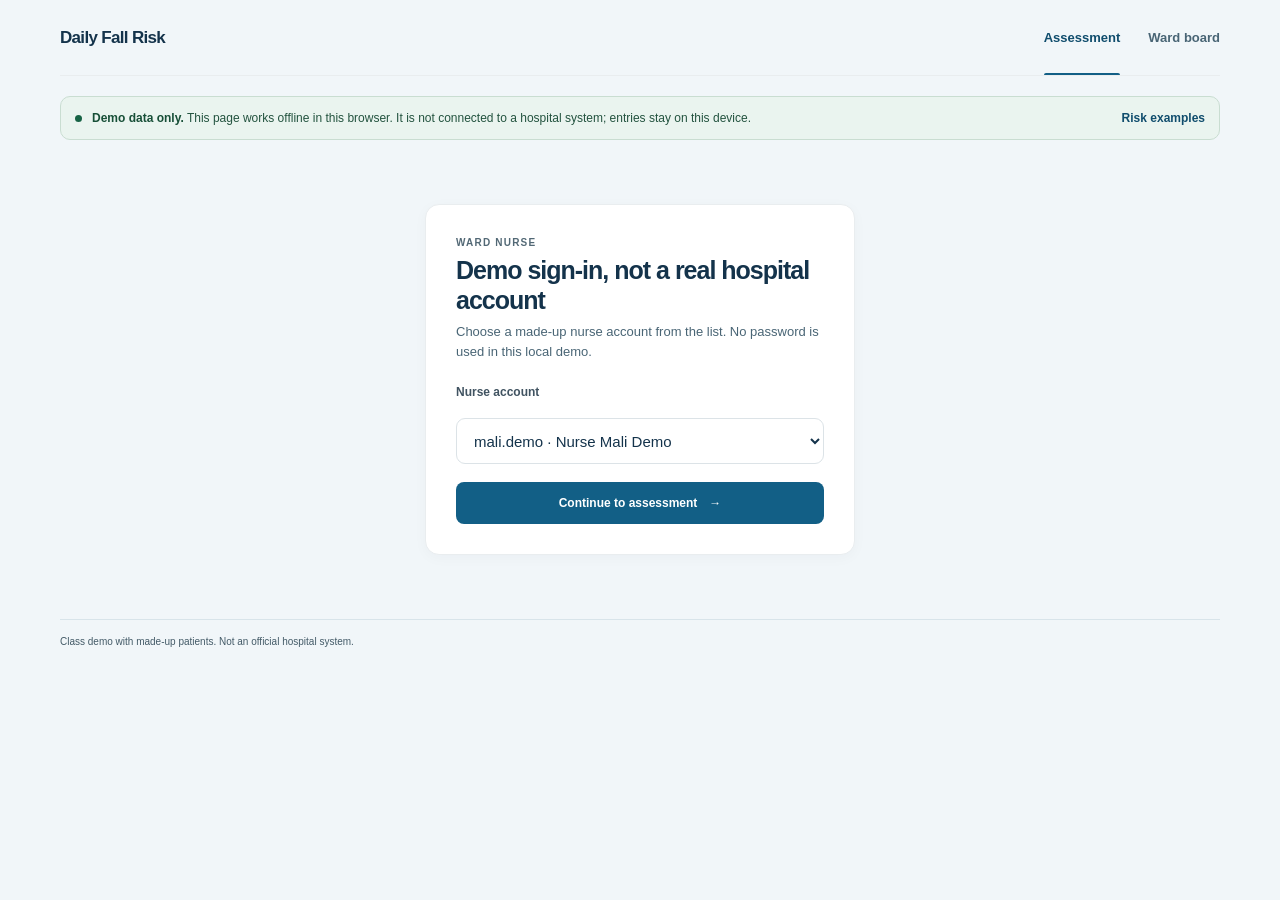
==== commit d017fd5e: "add nurse account login and HN format" ====
--- a/index.html
+++ b/index.html
@@ -24,13 +24,13 @@
     <section id="login-panel" class="login-panel panel" hidden>
       <p class="eyebrow">Ward nurse</p>
       <h1>Demo sign-in, not a real hospital account</h1>
-      <p class="lede">Choose a made-up nurse name from the list. No password is used in this local demo.</p>
+      <p class="lede">Choose a made-up nurse account from the list. No password is used in this local demo.</p>
       <form id="login-form" class="login-form">
-        <label class="field-label" for="nurse-name">Nurse name</label>
-        <select id="nurse-name" required>
-          <option value="Nurse Mali Demo">Nurse Mali Demo</option>
-          <option value="Nurse Arun Sample">Nurse Arun Sample</option>
-          <option value="Nurse Ploy Fiction">Nurse Ploy Fiction</option>
+        <label class="field-label" for="nurse-account">Nurse account</label>
+        <select id="nurse-account" required>
+          <option value="mali.demo">mali.demo · Nurse Mali Demo</option>
+          <option value="arun.sample">arun.sample · Nurse Arun Sample</option>
+          <option value="ploy.fiction">ploy.fiction · Nurse Ploy Fiction</option>
         </select>
         <button class="button button-primary button-wide" type="submit">Continue to assessment <span aria-hidden="true">→</span></button>
       </form>
